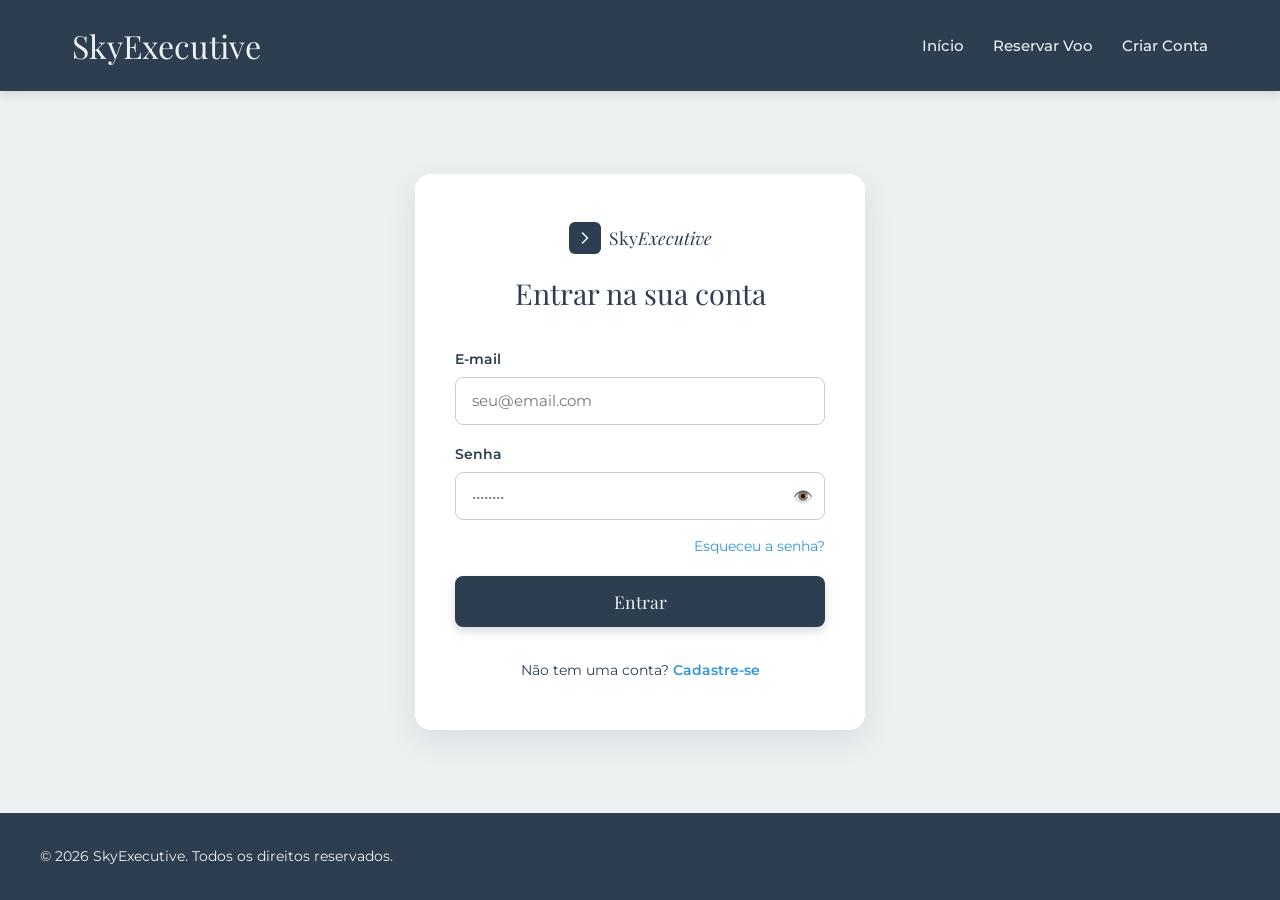
==== login.html @ 374f7c52 "Páginas iniciais Adiciona estrutura inicial do site e telas de autenticação/reservas" ====
<!DOCTYPE html>
<html lang="pt-BR">
<head>
  <meta charset="UTF-8">
  <meta name="viewport" content="width=device-width, initial-scale=1.0">
  <title>SkyExecutive | Entrar</title>
  <link rel="preconnect" href="https://fonts.googleapis.com">
  <link rel="preconnect" href="https://fonts.gstatic.com" crossorigin>
  <link href="https://fonts.googleapis.com/css2?family=Montserrat:wght@400;500;600&family=Playfair+Display:ital,wght@0,400;0,600;1,400&display=swap" rel="stylesheet">
  <link rel="stylesheet" href="style.css">
</head>
<body>

  <header class="main-header">
    <div class="header-container">
      <a href="index.html" class="brand-title">SkyExecutive</a>
      <nav class="main-nav">
        <ul>
          <li><a href="index.html">Início</a></li>
          <li><a href="reservar.html">Reservar Voo</a></li>
          <li><a href="cadastro.html" class="nav-btn">Criar Conta</a></li>
        </ul>
      </nav>
    </div>
  </header>

  <main class="auth-wrapper">
    <section class="auth-card">
      <div class="logo-badge">
        <div class="icon-box">
          <svg width="20" height="20" viewBox="0 0 24 24" fill="none" stroke="#ECF0F1" stroke-width="2" stroke-linecap="round" stroke-linejoin="round">
            <polyline points="9 18 15 12 9 6"></polyline>
          </svg>
        </div>
        <span class="badge-text">Sky<em>Executive</em></span>
      </div>

      <h2>Entrar na sua conta</h2>

      <form class="form-container">
        <div class="form-group">
          <label for="email">E-mail</label>
          <input type="email" id="email" placeholder="seu@email.com" required>
        </div>

        <div class="form-group">
          <label for="senha">Senha</label>
          <div class="input-password">
            <input type="password" id="senha" placeholder="••••••••" required>
            <button type="button" class="btn-toggle-pass" aria-label="Mostrar senha">👁️</button>
          </div>
        </div>

        <div class="form-options">
          <a href="#" class="forgot-link">Esqueceu a senha?</a>
        </div>

        <button type="submit" class="btn btn-primary btn-block">Entrar</button>
      </form>

      <div class="auth-footer">
        <p>Não tem uma conta? <a href="cadastro.html">Cadastre-se</a></p>
      </div>
    </section>
  </main>

  <footer class="main-footer">
    <div class="footer-container">
      <p>&copy; 2026 SkyExecutive. Todos os direitos reservados.</p>
    </div>
  </footer>

</body>
</html>
---- style.css ----
/* ==========================================================================
   1. RESET & VARIÁVEIS
   ========================================================================== */
:root {
  --color-primary: #2C3E50;       /* Azul Slate Escuro */
  --color-bg-light: #ECF0F1;      /* Cinza Claro / Off-White */
  --color-accent-blue: #3498DB;   /* Azul para Links */
  --color-hover: #1D2A38;         /* Escuro no Hover */
  
  --font-serif: 'Playfair Display', serif;
  --font-sans: 'Montserrat', sans-serif;
}

* {
  margin: 0;
  padding: 0;
  box-sizing: border-box; /* Controle do Box Model */
}

body {
  font-family: var(--font-serif);
  background-color: var(--color-bg-light);
  color: var(--color-primary);
  line-height: 1.6;
  overflow-x: hidden;
}

/* ==========================================================================
   2. CABEÇALHO / NAVEGAÇÃO (Flexbox)
   ========================================================================== */
.main-header {
  background-color: var(--color-primary);
  box-shadow: 0 4px 10px rgba(0, 0, 0, 0.1);
  position: sticky;
  top: 0;
  z-index: 100;
}

.header-container {
  max-width: 1200px;
  margin: 0 auto;
  padding: 1.5rem 2rem;
  display: flex;
  justify-content: space-between;
  align-items: center;
}

.brand-title {
  color: var(--color-bg-light);
  font-size: 2.2rem;
  font-weight: 400;
}

.main-nav ul {
  display: flex; /* Flexbox unidimensional */
  list-style: none;
  gap: 2rem;
}

.main-nav a {
  font-family: var(--font-sans);
  color: var(--color-bg-light);
  text-decoration: none;
  font-size: 0.95rem;
  font-weight: 500;
  transition: opacity 0.3s ease;
}

.main-nav a:hover {
  opacity: 0.8;
}

/* ==========================================================================
   3. SEÇÃO HERO / DESTAQUE (CSS Grid Macro)
   ========================================================================== */
.hero-section {
  padding: 5rem 2rem;
  max-width: 1200px;
  margin: 0 auto;
}

.hero-container {
  display: grid;
  grid-template-columns: 1fr 1fr; /* Uso de Grid na malha principal */
  gap: 4rem;
  align-items: center;
}

.logo-badge {
  display: inline-flex;
  align-items: center;
  gap: 0.5rem;
  margin-bottom: 1.5rem;
}

.icon-box {
  width: 32px;
  height: 32px;
  background-color: var(--color-primary);
  border-radius: 6px;
  display: flex;
  align-items: center;
  justify-content: center;
}

.badge-text {
  font-size: 1.1rem;
}

.hero-content h2 {
  font-size: 2.2rem;
  font-weight: 400;
  line-height: 1.4;
  margin-bottom: 2rem;
  color: #1a252f;
}

/* Botões */
.action-buttons {
  display: flex;
  gap: 1rem;
  margin-bottom: 1.5rem;
}

.btn {
  display: inline-block;
  padding: 1rem 2.5rem;
  border-radius: 8px;
  text-decoration: none;
  font-size: 1.2rem;
  text-align: center;
  transition: all 0.3s ease;
}

.btn-primary {
  background-color: var(--color-primary);
  color: var(--color-bg-light);
  box-shadow: 0 4px 10px rgba(44, 62, 80, 0.2);
}

.btn-primary:hover {
  background-color: var(--color-hover);
  transform: translateY(-2px);
}

.btn-secondary {
  border: 2px solid var(--color-primary);
  color: var(--color-primary);
}

.btn-secondary:hover {
  background-color: var(--color-primary);
  color: var(--color-bg-light);
}

.legal-text {
  font-size: 0.9rem;
  color: #555;
}

.legal-text a {
  color: var(--color-accent-blue);
  text-decoration: none;
}

/* Card Visual de Apresentação */
.hero-visual {
  display: flex;
  justify-content: center;
}

.preview-card {
  background-color: var(--color-primary);
  color: var(--color-bg-light);
  padding: 4rem 3rem;
  border-radius: 16px;
  box-shadow: 0 10px 30px rgba(0, 0, 0, 0.15);
  text-align: center;
  width: 100%;
}

.preview-card h3 {
  font-size: 1.8rem;
  margin-bottom: 1rem;
}

.preview-card p {
  font-family: var(--font-sans);
  font-weight: 300;
  opacity: 0.9;
}

/* ==========================================================================
   4. SEÇÃO DE RECURSOS / SERVIÇOS (CSS Grid)
   ========================================================================== */
.features-section {
  background-color: #ffffff;
  padding: 5rem 2rem;
}

.section-container {
  max-width: 1200px;
  margin: 0 auto;
}

.section-container h2 {
  text-align: center;
  font-size: 2rem;
  margin-bottom: 3rem;
}

.features-grid {
  display: grid;
  grid-template-columns: repeat(auto-fit, minmax(280px, 1fr)); /* Grade flexível */
  gap: 2rem;
}

.feature-card {
  background-color: var(--color-bg-light);
  padding: 2rem;
  border-radius: 12px;
  box-shadow: 0 4px 12px rgba(0,0,0,0.05);
  transition: transform 0.3s ease;
}

.feature-card:hover {
  transform: translateY(-5px);
}

.feature-card h3 {
  margin-bottom: 1rem;
  font-size: 1.3rem;
}

.feature-card p {
  font-family: var(--font-sans);
  font-size: 0.95rem;
  color: #4a5568;
}

/* ==========================================================================
   5. RODAPÉ (Flexbox)
   ========================================================================== */
.main-footer {
  background-color: var(--color-primary);
  color: var(--color-bg-light);
  padding: 2.5rem 2rem;
}

.footer-container {
  max-width: 1200px;
  margin: 0 auto;
  display: flex;
  justify-content: space-between;
  align-items: center;
  font-family: var(--font-sans);
  font-size: 0.9rem;
}

.footer-links {
  display: flex;
  gap: 1.5rem;
}

.footer-links a {
  color: var(--color-bg-light);
  text-decoration: none;
}

.footer-links a:hover {
  text-decoration: underline;
}

/* ==========================================================================
   6. RESPONSIVIDADE (Media Queries)
   ========================================================================== */
@media (max-width: 900px) {
  .hero-container {
    grid-template-columns: 1fr; /* Muda de 2 colunas para 1 em telas menores */
    gap: 3rem;
    text-align: center;
  }

  .action-buttons {
    justify-content: center;
  }
}

@media (max-width: 600px) {
  .header-container,
  .footer-container {
    flex-direction: column;
    gap: 1rem;
    text-align: center;
  }

  .action-buttons {
    flex-direction: column;
  }

  .hero-content h2 {
    font-size: 1.6rem;
  }
}
.legal-document {
  background-color: var(--color-white);
  padding: 3rem;
  border-radius: 16px;
  box-shadow: 0 10px 30px rgba(0, 0, 0, 0.05);
  max-width: 800px;
  margin: 0 auto;
}
.legal-document h2 {
  font-size: 2.2rem;
  margin-bottom: 0.5rem;
  color: var(--color-primary);
}
.legal-section {
  margin-bottom: 2rem;
}

.legal-section h3 {
  font-size: 1.3rem;
  margin-bottom: 0.5rem;
  color: var(--color-primary);
}

.legal-section p {
  font-family: var(--font-sans);
  font-size: 0.95rem;
  color: #444;
  line-height: 1.7;
}

.back-link {
  margin-top: 2.5rem;
  text-align: center;
}
/* ==========================================================================
   1. VARIÁVEIS E RESET
   ========================================================================== */
:root {
  --color-primary: #2C3E50;       /* Dark Slate */
  --color-bg-light: #ECF0F1;      /* Light Off-White/Grey */
  --color-accent-blue: #3498DB;   /* Azul de Destaque */
  --color-hover: #1D2A38;
  --color-white: #ffffff;
  
  --font-serif: 'Playfair Display', serif;
  --font-sans: 'Montserrat', sans-serif;
}

* {
  margin: 0;
  padding: 0;
  box-sizing: border-box; /* Controle rigoroso do Box Model */
}

body {
  font-family: var(--font-serif);
  background-color: var(--color-bg-light);
  color: var(--color-primary);
  line-height: 1.6;
  min-height: 100vh;
  display: flex;
  flex-direction: column;
}

/* ==========================================================================
   2. CABEÇALHO E NAVEGAÇÃO (Flexbox)
   ========================================================================== */
.main-header {
  background-color: var(--color-primary);
  box-shadow: 0 4px 10px rgba(0, 0, 0, 0.1);
  position: sticky;
  top: 0;
  z-index: 100;
}

.header-container {
  max-width: 1200px;
  margin: 0 auto;
  padding: 1.25rem 2rem;
  display: flex;
  justify-content: space-between;
  align-items: center;
}

.brand-title {
  color: var(--color-bg-light);
  font-size: 2rem;
  font-weight: 400;
  text-decoration: none;
}

.main-nav ul {
  display: flex; /* Flexbox */
  list-style: none;
  gap: 1.8rem;
  align-items: center;
}

.main-nav a {
  font-family: var(--font-sans);
  color: var(--color-bg-light);
  text-decoration: none;
  font-size: 0.95rem;
  font-weight: 500;
  transition: opacity 0.3s ease;
}

.main-nav a:hover {
  opacity: 0.8;
}

/* ==========================================================================
   3. FORMULÁRIOS & AUTENTICAÇÃO (Login / Cadastro)
   ========================================================================== */
.auth-wrapper {
  flex: 1;
  display: flex;
  justify-content: center;
  align-items: center;
  padding: 3rem 1.5rem;
}

.auth-card {
  background-color: var(--color-white);
  padding: 3rem 2.5rem;
  border-radius: 16px;
  box-shadow: 0 10px 30px rgba(44, 62, 80, 0.1);
  width: 100%;
  max-width: 450px;
  text-align: center;
}

.logo-badge {
  display: inline-flex;
  align-items: center;
  gap: 0.5rem;
  margin-bottom: 1rem;
}

.icon-box {
  width: 32px;
  height: 32px;
  background-color: var(--color-primary);
  border-radius: 6px;
  display: flex;
  align-items: center;
  justify-content: center;
}

.badge-text {
  font-size: 1.1rem;
}

.auth-card h2 {
  font-size: 1.8rem;
  font-weight: 400;
  margin-bottom: 2rem;
}

.form-container {
  display: flex;
  flex-direction: column;
  gap: 1.2rem;
  text-align: left;
}

.form-group {
  display: flex;
  flex-direction: column;
  gap: 0.4rem;
}

.form-group label {
  font-family: var(--font-sans);
  font-size: 0.85rem;
  font-weight: 600;
  color: var(--color-primary);
}

.form-group input,
.form-group select {
  width: 100%;
  padding: 0.85rem 1rem;
  border: 1px solid #ccc;
  border-radius: 8px;
  font-family: var(--font-sans);
  font-size: 0.95rem;
  outline: none;
  transition: border-color 0.3s ease;
}

.form-group input:focus,
.form-group select:focus {
  border-color: var(--color-primary);
}

.input-password {
  position: relative;
  display: flex;
  align-items: center;
}

.btn-toggle-pass {
  position: absolute;
  right: 12px;
  background: none;
  border: none;
  cursor: pointer;
  font-size: 1rem;
}

.form-options {
  text-align: right;
  margin-top: -0.5rem;
}

.forgot-link {
  font-family: var(--font-sans);
  font-size: 0.85rem;
  color: var(--color-accent-blue);
  text-decoration: none;
}

.auth-footer {
  margin-top: 2rem;
  font-family: var(--font-sans);
  font-size: 0.9rem;
}

.auth-footer a {
  color: var(--color-accent-blue);
  text-decoration: none;
  font-weight: 600;
}

/* ==========================================================================
   4. BOTÕES REUTILIZÁVEIS
   ========================================================================== */
.btn {
  display: inline-block;
  padding: 0.85rem 1.8rem;
  border-radius: 8px;
  text-decoration: none;
  font-family: var(--font-serif);
  font-size: 1.1rem;
  text-align: center;
  border: none;
  cursor: pointer;
  transition: all 0.3s ease;
}

.btn-primary {
  background-color: var(--color-primary);
  color: var(--color-bg-light);
}

.btn-primary:hover {
  background-color: var(--color-hover);
  transform: translateY(-2px);
}

.btn-block {
  width: 100%;
}

/* ==========================================================================
   5. TELA DE BUSCA E LISTAGEM DE VOOS (CSS Grid)
   ========================================================================== */
.page-container {
  flex: 1;
  max-width: 1200px;
  margin: 0 auto;
  padding: 4rem 2rem;
  width: 100%;
}

.search-section, .flights-section {
  background-color: var(--color-white);
  padding: 3rem 2.5rem;
  border-radius: 16px;
  box-shadow: 0 10px 30px rgba(0,0,0,0.05);
}

.search-header, .flights-header {
  text-align: center;
  margin-bottom: 2.5rem;
}

.search-header h2, .flights-header h2 {
  font-size: 2rem;
  font-weight: 400;
}

.search-header p, .flights-header p {
  font-family: var(--font-sans);
  color: #666;
  font-size: 0.95rem;
}

/* Form em Grid de 2 colunas */
.search-form-grid {
  display: grid;
  grid-template-columns: 1fr 1fr; /* CSS Grid */
  gap: 1.5rem;
}

.grid-full {
  grid-column: 1 / -1;
}

/* Lista de Cards de Voos em Grid */
.flights-grid {
  display: grid;
  grid-template-columns: repeat(auto-fit, minmax(300px, 1fr)); /* Responsivo com Grid */
  gap: 2rem;
}

.flight-card {
  background-color: var(--color-bg-light);
  border: 1px solid #e0e0e0;
  border-radius: 12px;
  padding: 2rem;
  display: flex;
  flex-direction: column;
  justify-content: space-between;
  gap: 1rem;
  transition: transform 0.3s ease, box-shadow 0.3s ease;
}

.flight-card:hover {
  transform: translateY(-5px);
  box-shadow: 0 8px 20px rgba(0,0,0,0.08);
}

.flight-badge {
  font-family: var(--font-sans);
  font-size: 0.75rem;
  font-weight: 600;
  text-transform: uppercase;
  background-color: var(--color-primary);
  color: var(--color-bg-light);
  padding: 0.3rem 0.8rem;
  border-radius: 20px;
  align-self: flex-start;
}

.flight-card h3 {
  font-size: 1.4rem;
}

.flight-details p {
  font-family: var(--font-sans);
  font-size: 0.9rem;
  color: #444;
  margin-bottom: 0.3rem;
}

.flight-price span {
  font-size: 1.8rem;
  font-weight: 600;
  color: var(--color-primary);
}

/* ==========================================================================
   6. RODAPÉ
   ========================================================================== */
.main-footer {
  background-color: var(--color-primary);
  color: var(--color-bg-light);
  padding: 2rem;
  margin-top: auto;
}

.footer-container {
  max-width: 1200px;
  margin: 0 auto;
  text-align: center;
  font-family: var(--font-sans);
  font-size: 0.9rem;
}

/* ==========================================================================
   7. RESPONSIVIDADE (Media Queries)
   ========================================================================== */
@media (max-width: 768px) {
  .header-container {
    flex-direction: column;
    gap: 1rem;
  }

  .search-form-grid {
    grid-template-columns: 1fr; /* Passa para 1 coluna no mobile */
  }

  .auth-card {
    padding: 2rem 1.5rem;
  }
}
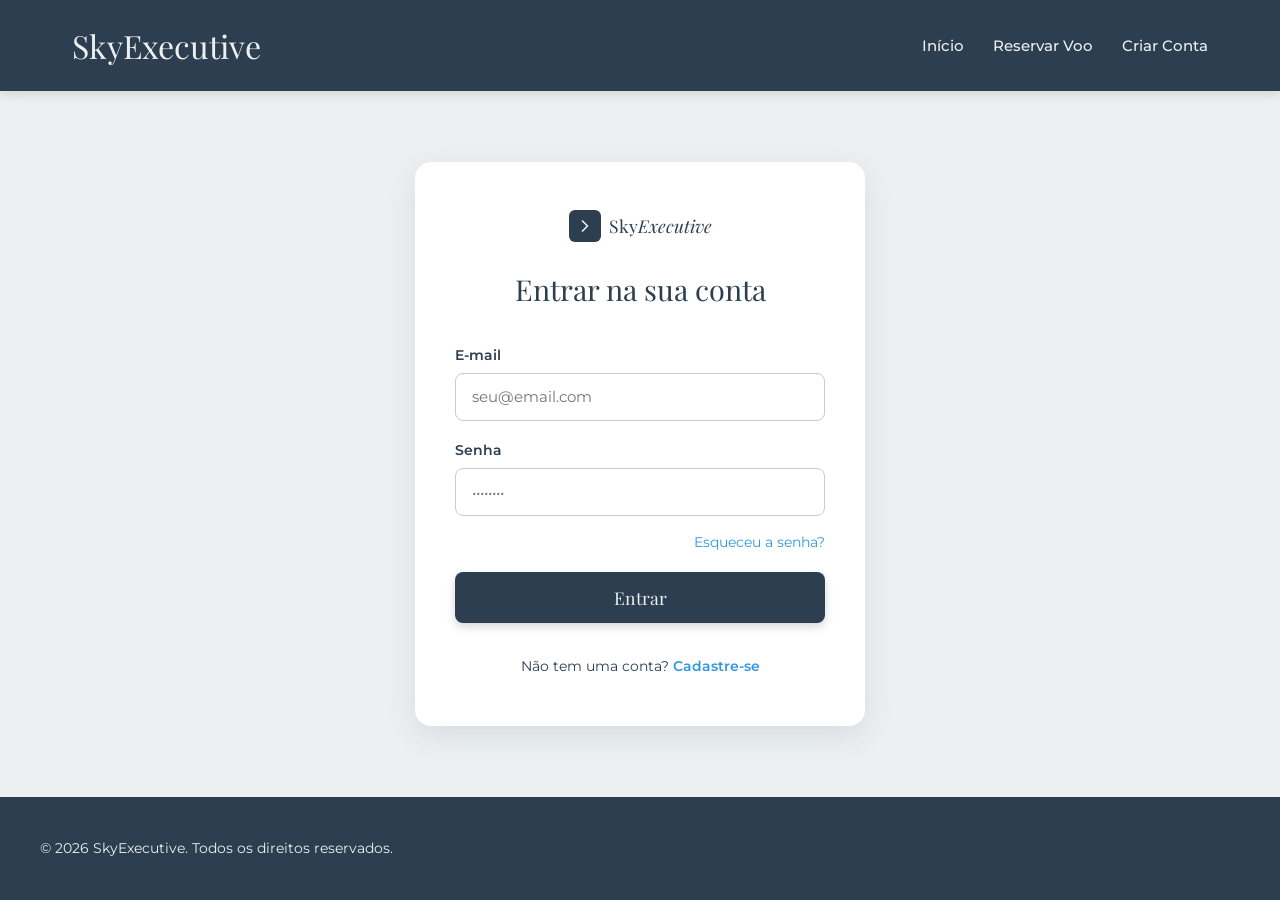
==== commit 1870d027: "Página de reserva" ====
--- a/login.html
+++ b/login.html
@@ -36,27 +36,26 @@
       </div>
 
       <h2>Entrar na sua conta</h2>
+      
+        <form action="dashboard.html" method="GET" class="form-container">
+  <div class="form-group">
+    <label for="email">E-mail</label>
+    <input type="email" id="email" name="email" placeholder="seu@email.com" required>
+  </div>
 
-      <form class="form-container">
-        <div class="form-group">
-          <label for="email">E-mail</label>
-          <input type="email" id="email" placeholder="seu@email.com" required>
-        </div>
+  <div class="form-group">
+    <label for="senha">Senha</label>
+    <div class="input-password">
+      <input type="password" id="senha" name="senha" placeholder="••••••••" required>
+    </div>
+  </div>
 
-        <div class="form-group">
-          <label for="senha">Senha</label>
-          <div class="input-password">
-            <input type="password" id="senha" placeholder="••••••••" required>
-            <button type="button" class="btn-toggle-pass" aria-label="Mostrar senha">👁️</button>
-          </div>
-        </div>
+  <div class="form-options">
+    <a href="#" class="forgot-link">Esqueceu a senha?</a>
+  </div>
 
-        <div class="form-options">
-          <a href="#" class="forgot-link">Esqueceu a senha?</a>
-        </div>
-
-        <button type="submit" class="btn btn-primary btn-block">Entrar</button>
-      </form>
+  <button type="submit" class="btn btn-primary btn-block">Entrar</button>
+</form>
 
       <div class="auth-footer">
         <p>Não tem uma conta? <a href="cadastro.html">Cadastre-se</a></p>
--- a/style.css
+++ b/style.css
@@ -1,11 +1,12 @@
 /* ==========================================================================
-   1. RESET & VARIÁVEIS
+   1. RESET & VARIÁVEIS GERAIS
    ========================================================================== */
 :root {
-  --color-primary: #2C3E50;       /* Azul Slate Escuro */
-  --color-bg-light: #ECF0F1;      /* Cinza Claro / Off-White */
-  --color-accent-blue: #3498DB;   /* Azul para Links */
+  --color-primary: #2C3E50;       /* Dark Slate / Navy */
+  --color-bg-light: #ECF0F1;      /* Off-White / Grey */
+  --color-accent-blue: #3498DB;   /* Azul Destaque */
   --color-hover: #1D2A38;         /* Escuro no Hover */
+  --color-white: #ffffff;
   
   --font-serif: 'Playfair Display', serif;
   --font-sans: 'Montserrat', sans-serif;
@@ -14,7 +15,7 @@
 * {
   margin: 0;
   padding: 0;
-  box-sizing: border-box; /* Controle do Box Model */
+  box-sizing: border-box; /* Controle estrito do Box Model */
 }
 
 body {
@@ -22,11 +23,14 @@
   background-color: var(--color-bg-light);
   color: var(--color-primary);
   line-height: 1.6;
+  min-height: 100vh;
+  display: flex;
+  flex-direction: column;
   overflow-x: hidden;
 }
 
 /* ==========================================================================
-   2. CABEÇALHO / NAVEGAÇÃO (Flexbox)
+   2. CABEÇALHO & NAVEGAÇÃO (Flexbox)
    ========================================================================== */
 .main-header {
   background-color: var(--color-primary);
@@ -39,7 +43,7 @@
 .header-container {
   max-width: 1200px;
   margin: 0 auto;
-  padding: 1.5rem 2rem;
+  padding: 1.25rem 2rem;
   display: flex;
   justify-content: space-between;
   align-items: center;
@@ -47,14 +51,16 @@
 
 .brand-title {
   color: var(--color-bg-light);
-  font-size: 2.2rem;
+  font-size: 2rem;
   font-weight: 400;
+  text-decoration: none;
 }
 
 .main-nav ul {
-  display: flex; /* Flexbox unidimensional */
+  display: flex; /* Flexbox */
   list-style: none;
-  gap: 2rem;
+  gap: 1.8rem;
+  align-items: center;
 }
 
 .main-nav a {
@@ -70,8 +76,55 @@
   opacity: 0.8;
 }
 
-/* ==========================================================================
-   3. SEÇÃO HERO / DESTAQUE (CSS Grid Macro)
+.main-nav a.active {
+  font-weight: 700;
+  border-bottom: 2px solid var(--color-bg-light);
+  padding-bottom: 2px;
+}
+
+/* ==========================================================================
+   3. BOTÕES REUTILIZÁVEIS
+   ========================================================================== */
+.btn {
+  display: inline-block;
+  padding: 0.85rem 1.8rem;
+  border-radius: 8px;
+  text-decoration: none;
+  font-family: var(--font-serif);
+  font-size: 1.1rem;
+  text-align: center;
+  border: none;
+  cursor: pointer;
+  transition: all 0.3s ease;
+}
+
+.btn-primary {
+  background-color: var(--color-primary);
+  color: var(--color-bg-light);
+  box-shadow: 0 4px 10px rgba(44, 62, 80, 0.2);
+}
+
+.btn-primary:hover {
+  background-color: var(--color-hover);
+  transform: translateY(-2px);
+}
+
+.btn-secondary {
+  border: 2px solid var(--color-primary);
+  color: var(--color-primary);
+}
+
+.btn-secondary:hover {
+  background-color: var(--color-primary);
+  color: var(--color-bg-light);
+}
+
+.btn-block {
+  width: 100%;
+}
+
+/* ==========================================================================
+   4. PÁGINA INICIAL / HERO (CSS Grid Macro)
    ========================================================================== */
 .hero-section {
   padding: 5rem 2rem;
@@ -81,7 +134,7 @@
 
 .hero-container {
   display: grid;
-  grid-template-columns: 1fr 1fr; /* Uso de Grid na malha principal */
+  grid-template-columns: 1fr 1fr;
   gap: 4rem;
   align-items: center;
 }
@@ -115,42 +168,10 @@
   color: #1a252f;
 }
 
-/* Botões */
 .action-buttons {
   display: flex;
   gap: 1rem;
   margin-bottom: 1.5rem;
-}
-
-.btn {
-  display: inline-block;
-  padding: 1rem 2.5rem;
-  border-radius: 8px;
-  text-decoration: none;
-  font-size: 1.2rem;
-  text-align: center;
-  transition: all 0.3s ease;
-}
-
-.btn-primary {
-  background-color: var(--color-primary);
-  color: var(--color-bg-light);
-  box-shadow: 0 4px 10px rgba(44, 62, 80, 0.2);
-}
-
-.btn-primary:hover {
-  background-color: var(--color-hover);
-  transform: translateY(-2px);
-}
-
-.btn-secondary {
-  border: 2px solid var(--color-primary);
-  color: var(--color-primary);
-}
-
-.btn-secondary:hover {
-  background-color: var(--color-primary);
-  color: var(--color-bg-light);
 }
 
 .legal-text {
@@ -163,7 +184,6 @@
   text-decoration: none;
 }
 
-/* Card Visual de Apresentação */
 .hero-visual {
   display: flex;
   justify-content: center;
@@ -191,7 +211,121 @@
 }
 
 /* ==========================================================================
-   4. SEÇÃO DE RECURSOS / SERVIÇOS (CSS Grid)
+   5. DASHBOARD & BANNER DO JATO
+   ========================================================================== */
+.jet-hero-section {
+  position: relative;
+  background: linear-gradient(180deg, rgba(15, 23, 42, 0.5) 0%, rgba(44, 62, 80, 0.9) 100%), 
+              url('jato-executivo.png') center/cover no-repeat;
+  min-height: 320px;
+  display: flex;
+  align-items: center;
+  justify-content: center;
+  text-align: center;
+  color: var(--color-bg-light);
+  padding: 3rem 1.5rem;
+}
+
+.jet-hero-overlay {
+  max-width: 650px;
+}
+
+.sub-tag {
+  font-family: var(--font-sans);
+  font-size: 0.75rem;
+  letter-spacing: 2px;
+  text-transform: uppercase;
+  opacity: 0.8;
+  display: block;
+  margin-bottom: 0.5rem;
+}
+
+.jet-hero-section h1 {
+  font-size: 2.5rem;
+  font-weight: 400;
+  margin-bottom: 0.8rem;
+}
+
+.jet-hero-section h1 em {
+  font-style: italic;
+}
+
+.jet-hero-section p {
+  font-family: var(--font-sans);
+  font-size: 0.95rem;
+  font-weight: 300;
+  opacity: 0.9;
+}
+
+.dashboard-content {
+  padding: 3rem 1.5rem;
+  max-width: 1100px;
+  margin: 0 auto;
+}
+
+.dashboard-container {
+  display: grid;
+  grid-template-columns: 1fr 1fr;
+  gap: 3rem;
+  align-items: start;
+}
+
+.section-divider {
+  text-align: center;
+  border-bottom: 1px solid #bdc3c7;
+  line-height: 0.1em;
+  margin: 1rem 0 2rem;
+}
+
+.section-divider span {
+  background: var(--color-bg-light);
+  padding: 0 15px;
+  font-family: var(--font-serif);
+  font-size: 1.1rem;
+  color: #555;
+}
+
+.planner-card {
+  background-color: var(--color-white);
+  padding: 2rem;
+  border-radius: 14px;
+  box-shadow: 0 4px 15px rgba(0, 0, 0, 0.05);
+}
+
+.planner-form {
+  display: flex;
+  flex-direction: column;
+  gap: 1.2rem;
+}
+
+.fleet-preview-card {
+  background-color: var(--color-primary);
+  border-radius: 14px;
+  overflow: hidden;
+  color: var(--color-bg-light);
+  box-shadow: 0 6px 18px rgba(0,0,0,0.1);
+}
+
+.fleet-image-container img {
+  width: 100%;
+  height: 200px;
+  object-fit: cover;
+  display: block;
+}
+
+.fleet-card-body {
+  padding: 1.2rem 1.5rem;
+  text-align: center;
+}
+
+.fleet-card-body p {
+  font-family: var(--font-serif);
+  font-size: 1.1rem;
+  font-weight: 400;
+}
+
+/* ==========================================================================
+   6. SEÇÃO DE SERVIÇOS & RECURSOS (CSS Grid)
    ========================================================================== */
 .features-section {
   background-color: #ffffff;
@@ -211,7 +345,7 @@
 
 .features-grid {
   display: grid;
-  grid-template-columns: repeat(auto-fit, minmax(280px, 1fr)); /* Grade flexível */
+  grid-template-columns: repeat(auto-fit, minmax(280px, 1fr));
   gap: 2rem;
 }
 
@@ -239,69 +373,207 @@
 }
 
 /* ==========================================================================
-   5. RODAPÉ (Flexbox)
-   ========================================================================== */
-.main-footer {
-  background-color: var(--color-primary);
-  color: var(--color-bg-light);
-  padding: 2.5rem 2rem;
-}
-
-.footer-container {
+   7. FORMULÁRIOS & AUTENTICAÇÃO (Login / Cadastro)
+   ========================================================================== */
+.auth-wrapper {
+  flex: 1;
+  display: flex;
+  justify-content: center;
+  align-items: center;
+  padding: 3rem 1.5rem;
+}
+
+.auth-card {
+  background-color: var(--color-white);
+  padding: 3rem 2.5rem;
+  border-radius: 16px;
+  box-shadow: 0 10px 30px rgba(44, 62, 80, 0.1);
+  width: 100%;
+  max-width: 450px;
+  text-align: center;
+}
+
+.auth-card h2 {
+  font-size: 1.8rem;
+  font-weight: 400;
+  margin-bottom: 2rem;
+}
+
+.form-container {
+  display: flex;
+  flex-direction: column;
+  gap: 1.2rem;
+  text-align: left;
+}
+
+.form-group {
+  display: flex;
+  flex-direction: column;
+  gap: 0.4rem;
+}
+
+.form-group label {
+  font-family: var(--font-sans);
+  font-size: 0.85rem;
+  font-weight: 600;
+  color: var(--color-primary);
+}
+
+.form-group input,
+.form-group select {
+  width: 100%;
+  padding: 0.85rem 1rem;
+  border: 1px solid #ccc;
+  border-radius: 8px;
+  font-family: var(--font-sans);
+  font-size: 0.95rem;
+  outline: none;
+  transition: border-color 0.3s ease;
+}
+
+.form-group input:focus,
+.form-group select:focus {
+  border-color: var(--color-primary);
+}
+
+.input-password {
+  position: relative;
+  display: flex;
+  align-items: center;
+}
+
+.btn-toggle-pass {
+  position: absolute;
+  right: 12px;
+  background: none;
+  border: none;
+  cursor: pointer;
+  font-size: 1rem;
+}
+
+.form-options {
+  text-align: right;
+  margin-top: -0.5rem;
+}
+
+.forgot-link {
+  font-family: var(--font-sans);
+  font-size: 0.85rem;
+  color: var(--color-accent-blue);
+  text-decoration: none;
+}
+
+.auth-footer {
+  margin-top: 2rem;
+  font-family: var(--font-sans);
+  font-size: 0.9rem;
+}
+
+.auth-footer a {
+  color: var(--color-accent-blue);
+  text-decoration: none;
+  font-weight: 600;
+}
+
+/* ==========================================================================
+   8. TELA DE BUSCA E LISTAGEM DE VOOS
+   ========================================================================== */
+.page-container {
+  flex: 1;
   max-width: 1200px;
   margin: 0 auto;
-  display: flex;
+  padding: 4rem 2rem;
+  width: 100%;
+}
+
+.search-section, .flights-section {
+  background-color: var(--color-white);
+  padding: 3rem 2.5rem;
+  border-radius: 16px;
+  box-shadow: 0 10px 30px rgba(0,0,0,0.05);
+}
+
+.search-header, .flights-header {
+  text-align: center;
+  margin-bottom: 2.5rem;
+}
+
+.search-header h2, .flights-header h2 {
+  font-size: 2rem;
+  font-weight: 400;
+}
+
+.search-header p, .flights-header p {
+  font-family: var(--font-sans);
+  color: #666;
+  font-size: 0.95rem;
+}
+
+.search-form-grid {
+  display: grid;
+  grid-template-columns: 1fr 1fr;
+  gap: 1.5rem;
+}
+
+.grid-full {
+  grid-column: 1 / -1;
+}
+
+.flights-grid {
+  display: grid;
+  grid-template-columns: repeat(auto-fit, minmax(300px, 1fr));
+  gap: 2rem;
+}
+
+.flight-card {
+  background-color: var(--color-bg-light);
+  border: 1px solid #e0e0e0;
+  border-radius: 12px;
+  padding: 2rem;
+  display: flex;
+  flex-direction: column;
   justify-content: space-between;
-  align-items: center;
+  gap: 1rem;
+  transition: transform 0.3s ease, box-shadow 0.3s ease;
+}
+
+.flight-card:hover {
+  transform: translateY(-5px);
+  box-shadow: 0 8px 20px rgba(0,0,0,0.08);
+}
+
+.flight-badge {
+  font-family: var(--font-sans);
+  font-size: 0.75rem;
+  font-weight: 600;
+  text-transform: uppercase;
+  background-color: var(--color-primary);
+  color: var(--color-bg-light);
+  padding: 0.3rem 0.8rem;
+  border-radius: 20px;
+  align-self: flex-start;
+}
+
+.flight-card h3 {
+  font-size: 1.4rem;
+}
+
+.flight-details p {
   font-family: var(--font-sans);
   font-size: 0.9rem;
-}
-
-.footer-links {
-  display: flex;
-  gap: 1.5rem;
-}
-
-.footer-links a {
-  color: var(--color-bg-light);
-  text-decoration: none;
-}
-
-.footer-links a:hover {
-  text-decoration: underline;
-}
-
-/* ==========================================================================
-   6. RESPONSIVIDADE (Media Queries)
-   ========================================================================== */
-@media (max-width: 900px) {
-  .hero-container {
-    grid-template-columns: 1fr; /* Muda de 2 colunas para 1 em telas menores */
-    gap: 3rem;
-    text-align: center;
-  }
-
-  .action-buttons {
-    justify-content: center;
-  }
-}
-
-@media (max-width: 600px) {
-  .header-container,
-  .footer-container {
-    flex-direction: column;
-    gap: 1rem;
-    text-align: center;
-  }
-
-  .action-buttons {
-    flex-direction: column;
-  }
-
-  .hero-content h2 {
-    font-size: 1.6rem;
-  }
-}
+  color: #444;
+  margin-bottom: 0.3rem;
+}
+
+.flight-price span {
+  font-size: 1.8rem;
+  font-weight: 600;
+  color: var(--color-primary);
+}
+
+/* ==========================================================================
+   9. PÁGINAS LEGAIS (Termos / Privacidade)
+   ========================================================================== */
 .legal-document {
   background-color: var(--color-white);
   padding: 3rem;
@@ -310,11 +582,13 @@
   max-width: 800px;
   margin: 0 auto;
 }
+
 .legal-document h2 {
   font-size: 2.2rem;
   margin-bottom: 0.5rem;
   color: var(--color-primary);
 }
+
 .legal-section {
   margin-bottom: 2rem;
 }
@@ -336,367 +610,74 @@
   margin-top: 2.5rem;
   text-align: center;
 }
-/* ==========================================================================
-   1. VARIÁVEIS E RESET
-   ========================================================================== */
-:root {
-  --color-primary: #2C3E50;       /* Dark Slate */
-  --color-bg-light: #ECF0F1;      /* Light Off-White/Grey */
-  --color-accent-blue: #3498DB;   /* Azul de Destaque */
-  --color-hover: #1D2A38;
-  --color-white: #ffffff;
-  
-  --font-serif: 'Playfair Display', serif;
-  --font-sans: 'Montserrat', sans-serif;
-}
-
-* {
-  margin: 0;
-  padding: 0;
-  box-sizing: border-box; /* Controle rigoroso do Box Model */
-}
-
-body {
-  font-family: var(--font-serif);
-  background-color: var(--color-bg-light);
-  color: var(--color-primary);
-  line-height: 1.6;
-  min-height: 100vh;
-  display: flex;
-  flex-direction: column;
-}
-
-/* ==========================================================================
-   2. CABEÇALHO E NAVEGAÇÃO (Flexbox)
-   ========================================================================== */
-.main-header {
-  background-color: var(--color-primary);
-  box-shadow: 0 4px 10px rgba(0, 0, 0, 0.1);
-  position: sticky;
-  top: 0;
-  z-index: 100;
-}
-
-.header-container {
-  max-width: 1200px;
-  margin: 0 auto;
-  padding: 1.25rem 2rem;
-  display: flex;
-  justify-content: space-between;
-  align-items: center;
-}
-
-.brand-title {
-  color: var(--color-bg-light);
-  font-size: 2rem;
-  font-weight: 400;
-  text-decoration: none;
-}
-
-.main-nav ul {
-  display: flex; /* Flexbox */
-  list-style: none;
-  gap: 1.8rem;
-  align-items: center;
-}
-
-.main-nav a {
-  font-family: var(--font-sans);
-  color: var(--color-bg-light);
-  text-decoration: none;
-  font-size: 0.95rem;
-  font-weight: 500;
-  transition: opacity 0.3s ease;
-}
-
-.main-nav a:hover {
-  opacity: 0.8;
-}
-
-/* ==========================================================================
-   3. FORMULÁRIOS & AUTENTICAÇÃO (Login / Cadastro)
-   ========================================================================== */
-.auth-wrapper {
-  flex: 1;
-  display: flex;
-  justify-content: center;
-  align-items: center;
-  padding: 3rem 1.5rem;
-}
-
-.auth-card {
-  background-color: var(--color-white);
-  padding: 3rem 2.5rem;
-  border-radius: 16px;
-  box-shadow: 0 10px 30px rgba(44, 62, 80, 0.1);
-  width: 100%;
-  max-width: 450px;
-  text-align: center;
-}
-
-.logo-badge {
-  display: inline-flex;
-  align-items: center;
-  gap: 0.5rem;
-  margin-bottom: 1rem;
-}
-
-.icon-box {
-  width: 32px;
-  height: 32px;
-  background-color: var(--color-primary);
-  border-radius: 6px;
-  display: flex;
-  align-items: center;
-  justify-content: center;
-}
-
-.badge-text {
-  font-size: 1.1rem;
-}
-
-.auth-card h2 {
-  font-size: 1.8rem;
-  font-weight: 400;
-  margin-bottom: 2rem;
-}
-
-.form-container {
-  display: flex;
-  flex-direction: column;
-  gap: 1.2rem;
-  text-align: left;
-}
-
-.form-group {
-  display: flex;
-  flex-direction: column;
-  gap: 0.4rem;
-}
-
-.form-group label {
-  font-family: var(--font-sans);
-  font-size: 0.85rem;
-  font-weight: 600;
-  color: var(--color-primary);
-}
-
-.form-group input,
-.form-group select {
-  width: 100%;
-  padding: 0.85rem 1rem;
-  border: 1px solid #ccc;
-  border-radius: 8px;
-  font-family: var(--font-sans);
-  font-size: 0.95rem;
-  outline: none;
-  transition: border-color 0.3s ease;
-}
-
-.form-group input:focus,
-.form-group select:focus {
-  border-color: var(--color-primary);
-}
-
-.input-password {
-  position: relative;
-  display: flex;
-  align-items: center;
-}
-
-.btn-toggle-pass {
-  position: absolute;
-  right: 12px;
-  background: none;
-  border: none;
-  cursor: pointer;
-  font-size: 1rem;
-}
-
-.form-options {
-  text-align: right;
-  margin-top: -0.5rem;
-}
-
-.forgot-link {
-  font-family: var(--font-sans);
-  font-size: 0.85rem;
-  color: var(--color-accent-blue);
-  text-decoration: none;
-}
-
-.auth-footer {
-  margin-top: 2rem;
-  font-family: var(--font-sans);
-  font-size: 0.9rem;
-}
-
-.auth-footer a {
-  color: var(--color-accent-blue);
-  text-decoration: none;
-  font-weight: 600;
-}
-
-/* ==========================================================================
-   4. BOTÕES REUTILIZÁVEIS
-   ========================================================================== */
-.btn {
-  display: inline-block;
-  padding: 0.85rem 1.8rem;
-  border-radius: 8px;
-  text-decoration: none;
-  font-family: var(--font-serif);
-  font-size: 1.1rem;
-  text-align: center;
-  border: none;
-  cursor: pointer;
-  transition: all 0.3s ease;
-}
-
-.btn-primary {
-  background-color: var(--color-primary);
-  color: var(--color-bg-light);
-}
-
-.btn-primary:hover {
-  background-color: var(--color-hover);
-  transform: translateY(-2px);
-}
-
-.btn-block {
-  width: 100%;
-}
-
-/* ==========================================================================
-   5. TELA DE BUSCA E LISTAGEM DE VOOS (CSS Grid)
-   ========================================================================== */
-.page-container {
-  flex: 1;
-  max-width: 1200px;
-  margin: 0 auto;
-  padding: 4rem 2rem;
-  width: 100%;
-}
-
-.search-section, .flights-section {
-  background-color: var(--color-white);
-  padding: 3rem 2.5rem;
-  border-radius: 16px;
-  box-shadow: 0 10px 30px rgba(0,0,0,0.05);
-}
-
-.search-header, .flights-header {
-  text-align: center;
-  margin-bottom: 2.5rem;
-}
-
-.search-header h2, .flights-header h2 {
-  font-size: 2rem;
-  font-weight: 400;
-}
-
-.search-header p, .flights-header p {
-  font-family: var(--font-sans);
-  color: #666;
-  font-size: 0.95rem;
-}
-
-/* Form em Grid de 2 colunas */
-.search-form-grid {
-  display: grid;
-  grid-template-columns: 1fr 1fr; /* CSS Grid */
-  gap: 1.5rem;
-}
-
-.grid-full {
-  grid-column: 1 / -1;
-}
-
-/* Lista de Cards de Voos em Grid */
-.flights-grid {
-  display: grid;
-  grid-template-columns: repeat(auto-fit, minmax(300px, 1fr)); /* Responsivo com Grid */
-  gap: 2rem;
-}
-
-.flight-card {
-  background-color: var(--color-bg-light);
-  border: 1px solid #e0e0e0;
-  border-radius: 12px;
-  padding: 2rem;
-  display: flex;
-  flex-direction: column;
-  justify-content: space-between;
-  gap: 1rem;
-  transition: transform 0.3s ease, box-shadow 0.3s ease;
-}
-
-.flight-card:hover {
-  transform: translateY(-5px);
-  box-shadow: 0 8px 20px rgba(0,0,0,0.08);
-}
-
-.flight-badge {
-  font-family: var(--font-sans);
-  font-size: 0.75rem;
-  font-weight: 600;
-  text-transform: uppercase;
-  background-color: var(--color-primary);
-  color: var(--color-bg-light);
-  padding: 0.3rem 0.8rem;
-  border-radius: 20px;
-  align-self: flex-start;
-}
-
-.flight-card h3 {
-  font-size: 1.4rem;
-}
-
-.flight-details p {
-  font-family: var(--font-sans);
-  font-size: 0.9rem;
-  color: #444;
-  margin-bottom: 0.3rem;
-}
-
-.flight-price span {
-  font-size: 1.8rem;
-  font-weight: 600;
-  color: var(--color-primary);
-}
-
-/* ==========================================================================
-   6. RODAPÉ
+
+/* ==========================================================================
+   10. RODAPÉ
    ========================================================================== */
 .main-footer {
   background-color: var(--color-primary);
   color: var(--color-bg-light);
-  padding: 2rem;
+  padding: 2.5rem 2rem;
   margin-top: auto;
 }
 
 .footer-container {
   max-width: 1200px;
   margin: 0 auto;
-  text-align: center;
+  display: flex;
+  justify-content: space-between;
+  align-items: center;
   font-family: var(--font-sans);
   font-size: 0.9rem;
 }
 
-/* ==========================================================================
-   7. RESPONSIVIDADE (Media Queries)
-   ========================================================================== */
+.footer-links {
+  display: flex;
+  gap: 1.5rem;
+}
+
+.footer-links a {
+  color: var(--color-bg-light);
+  text-decoration: none;
+}
+
+.footer-links a:hover {
+  text-decoration: underline;
+}
+
+/* ==========================================================================
+   11. RESPONSIVIDADE (Media Queries)
+   ========================================================================== */
+@media (max-width: 900px) {
+  .hero-container,
+  .dashboard-container {
+    grid-template-columns: 1fr;
+    gap: 3rem;
+    text-align: center;
+  }
+
+  .action-buttons {
+    justify-content: center;
+  }
+}
+
 @media (max-width: 768px) {
-  .header-container {
+  .header-container,
+  .footer-container {
     flex-direction: column;
     gap: 1rem;
+    text-align: center;
   }
 
   .search-form-grid {
-    grid-template-columns: 1fr; /* Passa para 1 coluna no mobile */
+    grid-template-columns: 1fr;
   }
 
   .auth-card {
     padding: 2rem 1.5rem;
   }
+
+  .jet-hero-section h1 {
+    font-size: 1.8rem;
+  }
 }
